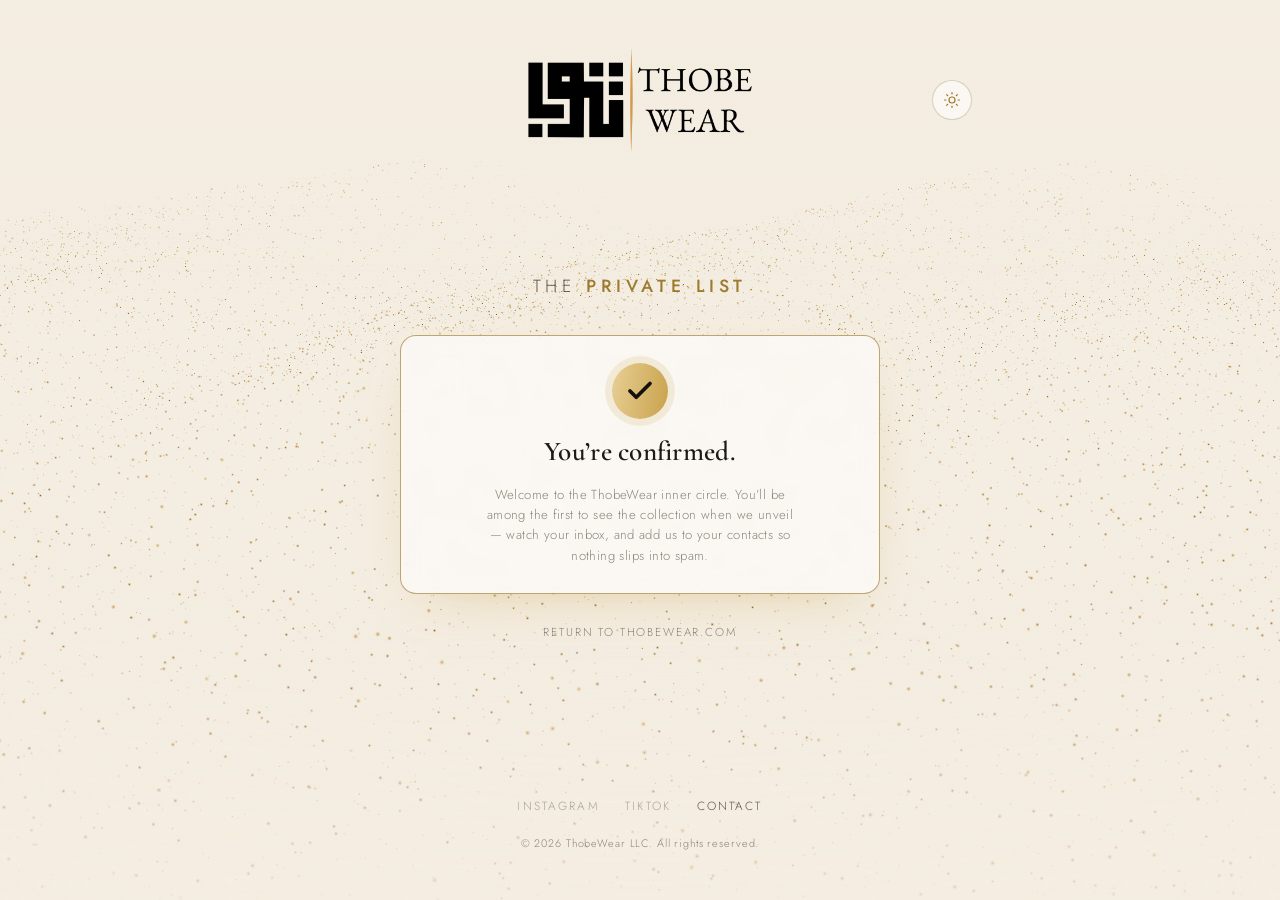
==== confirmed.html @ e3afbf92 "Replace mailto Contact with in-page contact modal Contact now opens an on-site <dialog> (native focu" ====
<!DOCTYPE html>
<html lang="en">
<head>
  <meta charset="UTF-8" />
  <meta name="viewport" content="width=device-width, initial-scale=1.0" />
  <meta name="theme-color" content="#0a0a0a" />
  <meta name="robots" content="noindex" />

  <title>You&rsquo;re Confirmed — ThobeWear</title>
  <meta name="description" content="You're confirmed and on the ThobeWear private list. First access to the collection when we unveil." />

  <link rel="icon" type="image/png" href="assets/favicon.png?v=3" />

  <link rel="preconnect" href="https://fonts.googleapis.com" />
  <link rel="preconnect" href="https://fonts.gstatic.com" crossorigin />
  <link href="https://fonts.googleapis.com/css2?family=Cormorant+Garamond:ital,wght@0,400;0,500;0,600;1,400&family=Jost:wght@300;400;500&display=swap" rel="stylesheet" />

  <link rel="stylesheet" href="styles.css?v=25" />

  <!-- Set theme before first paint to avoid a flash of the wrong mode -->
  <script>
    (function () {
      try {
        var t = localStorage.getItem("tw_theme");
        if (!t) t = window.matchMedia("(prefers-color-scheme: light)").matches ? "light" : "dark";
        document.documentElement.setAttribute("data-theme", t);
      } catch (e) {
        document.documentElement.setAttribute("data-theme", "dark");
      }
    })();
  </script>

  <!-- Three.js, vendored locally (no third-party CDN dependency) -->
  <script type="importmap">
    {
      "imports": {
        "three": "./assets/three.module.js"
      }
    }
  </script>
</head>
<body>
  <!-- Animated Three.js backdrop -->
  <canvas id="scene" aria-hidden="true"></canvas>
  <div class="vignette" aria-hidden="true"></div>

  <main class="stage">
    <header class="topbar">
      <div class="brand">
        <span class="brand__logo-wrap">
          <img
            class="brand__logo"
            id="brandLogo"
            src="assets/logo-dark.png"
            alt="ThobeWear"
            onerror="this.classList.add('is-missing'); this.closest('.brand__logo-wrap').classList.add('is-missing'); document.getElementById('brandText').classList.add('is-shown');"
          />
        </span>
        <span class="brand__text" id="brandText">
          <span class="brand__mark">TW</span>
          <span class="brand__name">ThobeWear</span>
        </span>
      </div>

      <button class="theme-toggle" id="themeToggle" type="button"
              aria-label="Switch between light and dark mode" title="Toggle theme">
        <svg class="icon-moon" width="18" height="18" viewBox="0 0 24 24" fill="none"
             stroke="currentColor" stroke-width="1.6" stroke-linecap="round" stroke-linejoin="round" aria-hidden="true">
          <path d="M21 12.8A9 9 0 1 1 11.2 3a7 7 0 0 0 9.8 9.8z" />
        </svg>
        <svg class="icon-sun" width="18" height="18" viewBox="0 0 24 24" fill="none"
             stroke="currentColor" stroke-width="1.6" stroke-linecap="round" stroke-linejoin="round" aria-hidden="true">
          <circle cx="12" cy="12" r="4" />
          <path d="M12 2v2M12 20v2M4.9 4.9l1.4 1.4M17.7 17.7l1.4 1.4M2 12h2M20 12h2M4.9 19.1l1.4-1.4M17.7 6.3l1.4-1.4" />
        </svg>
      </button>
    </header>

    <section class="hero">
      <p class="eyebrow">The <span class="glare-text">Private List</span></p>

      <div class="signup-done" role="status">
        <span class="signup-done__check" aria-hidden="true">
          <svg viewBox="0 0 24 24" fill="none" stroke="currentColor"
               stroke-width="3" stroke-linecap="round" stroke-linejoin="round">
            <path d="M20 6L9 17l-5-5" />
          </svg>
        </span>
        <p class="signup-done__title">You&rsquo;re confirmed.</p>
        <p class="signup-done__sub">
          Welcome to the ThobeWear inner circle. You&rsquo;ll be among the first to
          see the collection when we unveil &mdash; watch your inbox, and add us to
          your contacts so nothing slips into spam.
        </p>
      </div>

      <a class="backlink" href="/">Return to thobewear.com</a>
    </section>

    <footer class="footer">
      <nav class="social" aria-label="Social links">
        <span class="social-soon" title="Coming soon">Instagram</span>
        <span class="social-soon" title="Coming soon">TikTok</span>
        <a href="mailto:contact@thobewear.com">Contact</a>
      </nav>
      <p class="copy">© <span data-year>2026</span> ThobeWear LLC. All rights reserved.</p>
    </footer>
  </main>

  <script type="module" src="main.js?v=25"></script>
</body>
</html>
---- styles.css ----
/* =========================================================
   ThobeWear — Pre-Launch Landing
   Design language: quiet luxury, modest heritage
   Now with light + dark modes (data-theme on <html>)
   --------------------------------------------------------- */

:root {
  /* Brand constants (same gold in both themes) */
  --champagne:    #c9a24b;   /* signature gold */
  --champagne-2:  #e7cf95;   /* gold highlight */
  --champagne-deep:#9c7a2e;  /* deep gold (for light-bg contrast) */

  --maxw: 760px;
  --ease: cubic-bezier(0.22, 1, 0.36, 1);
  --shine-duration: 6s;   /* shared by the logo + "Reimagined" glares */
}

/* ---- DARK theme (default, luxury ground) ---------------- */
:root[data-theme="dark"] {
  --bg:        #0a0a0b;
  --bg-three:  0x0a0a0b;                 /* hex int for Three.js fog */
  --surface:   rgba(20, 20, 22, 0.55);
  --border:    rgba(203, 185, 163, 0.22);
  --border-strong: rgba(201, 162, 75, 0.6);
  --text:      #f5efe6;
  --text-soft: #cbb9a3;
  --muted:     #8a8378;
  --accent:    var(--champagne);
  --accent-2:  var(--champagne-2);
  --logo-mask: url("assets/logo-dark.png");
  --glare-hi:  #fff6df;   /* white-gold highlight pops on black */
}

/* ---- LIGHT theme (warm gallery ivory) ------------------- */
:root[data-theme="light"] {
  --bg:        #f4ede1;
  --bg-three:  0xf4ede1;
  --surface:   rgba(255, 255, 255, 0.6);
  --border:    rgba(120, 100, 60, 0.28);
  --border-strong: rgba(156, 122, 46, 0.65);
  --text:      #1d1a15;
  --text-soft: #5f5648;
  --muted:     #8a8378;
  --accent:    var(--champagne-deep);
  --accent-2:  var(--champagne);
  --logo-mask: url("assets/logo-light.png");
  --glare-hi:  #e8c25c;   /* bright gold (not white) stays legible on cream */
}

* { box-sizing: border-box; margin: 0; padding: 0; }

html { -webkit-text-size-adjust: 100%; }

body {
  min-height: 100svh;
  background: var(--bg);
  color: var(--text);
  font-family: "Jost", system-ui, -apple-system, sans-serif;
  font-weight: 300;
  line-height: 1.6;
  letter-spacing: 0.01em;
  overflow-x: hidden;
  -webkit-font-smoothing: antialiased;
  text-rendering: optimizeLegibility;
  transition: background-color 0.6s var(--ease), color 0.6s var(--ease);
}

/* --- Three.js canvas + vignette ------------------------- */
#scene {
  position: fixed;
  inset: 0;
  width: 100%;
  height: 100%;
  z-index: 0;
  display: block;
}

.vignette {
  position: fixed;
  inset: 0;
  z-index: 1;
  pointer-events: none;
  transition: opacity 0.6s var(--ease);
}
:root[data-theme="dark"] .vignette {
  background:
    radial-gradient(120% 90% at 50% 18%, transparent 35%, rgba(10,10,11,0.55) 78%, rgba(10,10,11,0.92) 100%),
    linear-gradient(180deg, rgba(10,10,11,0.35) 0%, transparent 30%, transparent 60%, rgba(10,10,11,0.85) 100%);
}
:root[data-theme="light"] .vignette {
  background:
    radial-gradient(125% 95% at 50% 16%, transparent 55%, rgba(244,237,225,0.32) 85%, rgba(244,237,225,0.7) 100%),
    linear-gradient(180deg, rgba(244,237,225,0.28) 0%, transparent 36%, transparent 70%, rgba(244,237,225,0.62) 100%);
}

/* --- Layout --------------------------------------------- */
.stage {
  position: relative;
  z-index: 2;
  min-height: 100svh;
  max-width: var(--maxw);
  margin: 0 auto;
  padding: clamp(1.75rem, 5vw, 3rem);
  display: flex;
  flex-direction: column;
  text-align: center;
}

/* --- Top bar (brand + theme toggle) --------------------- */
/* 3-column grid keeps the logo centered while the toggle stays right */
.topbar {
  display: grid;
  grid-template-columns: 1fr auto 1fr;
  align-items: center;
  gap: 1rem;
  animation: rise 1s var(--ease) both;
}

.brand {
  grid-column: 2;
  justify-self: center;
  display: flex;
  align-items: center;
  gap: 0.7rem;
  min-height: 96px;
}
.brand__logo-wrap {
  position: relative;
  display: inline-block;
  line-height: 0;
}
.brand__logo {
  height: clamp(74px, 11vw, 104px);
  width: auto;
  max-width: 340px;
  object-fit: contain;
  display: block;
}
.brand__logo.is-missing { display: none; }
.brand__logo-wrap.is-missing::after { display: none; }

/* metallic sheen that periodically sweeps across the logo artwork.
   Dark mode: white artwork → a GOLD band with multiply reads as a
   gold shimmer travelling across the wordmark. */
.brand__logo-wrap::after {
  content: "";
  position: absolute;
  inset: 0;
  pointer-events: none;
  background: linear-gradient(
    90deg,
    transparent 36%,
    rgba(176, 132, 40, 0.92) 50%,
    transparent 64%
  );
  background-size: 300% 100%;
  background-repeat: no-repeat;
  -webkit-mask: var(--logo-mask) center / contain no-repeat;
          mask: var(--logo-mask) center / contain no-repeat;
  mix-blend-mode: multiply;
  will-change: background-position;
  animation: glare var(--shine-duration) linear infinite;
}
/* Light mode: black artwork → a warm gold band with screen lifts a
   golden streak out of the dark wordmark. */
:root[data-theme="light"] .brand__logo-wrap::after {
  background: linear-gradient(
    90deg,
    transparent 38%,
    rgba(231, 207, 149, 0.95) 50%,
    transparent 62%
  );
  background-size: 300% 100%;
  background-repeat: no-repeat;
  mix-blend-mode: screen;
}

/* ONE keyframe drives both glares. Identical geometry (300% size, 90deg,
   band centred at 50%) means the highlight crosses each element's centre
   at the exact same fraction of the cycle — synced on every device. */
@keyframes glare {
  0%        { background-position: 150% 50%; }
  88%, 100% { background-position: 0% 50%; }
}

.brand__text { display: none; align-items: center; gap: 0.7rem; }
.brand__text.is-shown { display: flex; }
.brand__mark {
  display: grid;
  place-items: center;
  width: 38px;
  height: 38px;
  border: 1px solid var(--accent);
  color: var(--accent);
  font-family: "Cormorant Garamond", serif;
  font-weight: 600;
  font-size: 1rem;
  letter-spacing: 0.05em;
}
.brand__name {
  font-family: "Jost", sans-serif;
  font-weight: 400;
  letter-spacing: 0.42em;
  text-transform: uppercase;
  font-size: 0.82rem;
  color: var(--text);
  padding-left: 0.42em;
}

/* --- Theme toggle --------------------------------------- */
.theme-toggle {
  grid-column: 3;
  justify-self: end;
  flex: none;
  display: grid;
  place-items: center;
  width: 40px;
  height: 40px;
  border-radius: 50%;
  cursor: pointer;
  color: var(--accent);
  background: var(--surface);
  border: 1px solid var(--border);
  backdrop-filter: blur(8px);
  -webkit-backdrop-filter: blur(8px);
  transition: color 0.3s var(--ease), border-color 0.3s var(--ease), transform 0.3s var(--ease);
}
.theme-toggle:hover { border-color: var(--border-strong); transform: rotate(12deg); }
.theme-toggle svg { display: block; }
/* show the icon that represents the *current* mode */
:root[data-theme="dark"]  .theme-toggle .icon-sun  { display: none; }
:root[data-theme="light"] .theme-toggle .icon-moon { display: none; }

/* --- Hero ----------------------------------------------- */
.hero {
  flex: 1;
  display: flex;
  flex-direction: column;
  align-items: center;
  justify-content: center;
  gap: 1.4rem;
  padding: 3rem 0;
}

.eyebrow {
  font-size: clamp(0.9rem, 2.1vw, 1.1rem);
  letter-spacing: 0.28em;
  text-transform: uppercase;
  color: var(--text-soft);
  animation: rise 1s var(--ease) 0.1s both;
}
.eyebrow .glare-text { letter-spacing: inherit; font-weight: 500; }

.headline {
  font-family: "Cormorant Garamond", serif;
  font-weight: 500;
  font-size: clamp(2.9rem, 11vw, 5.4rem);
  line-height: 1.02;
  letter-spacing: 0.01em;
  animation: rise 1.1s var(--ease) 0.2s both;
}
.headline em {
  font-style: italic;
  font-weight: 400;
}

/* Reusable gold glare for text. Shares the same @keyframes glare, duration
   and rhythm as the logo, so every glare on the page sweeps in unison.
   A 90deg gradient with uniform gold ends tiles seamlessly; background-size
   300% means one tile is a 150% shift, so the loop never jumps. */
.glare-text {
  display: inline-block;   /* clean box so the tiled gradient seams align */
  /* background-clip:text masks the glyphs to this box; the tight headline
     line-height would otherwise crop italic descenders (the "g" in
     "Reimagined."). Pad the box down and pull it back with a negative margin
     so descenders are painted in full without shifting the layout. */
  padding-bottom: 0.14em;
  margin-bottom: -0.14em;
  background: linear-gradient(
    90deg,
    var(--accent) 0%,
    var(--accent) 43%,
    var(--glare-hi) 50%,
    var(--accent-2) 54%,
    var(--accent) 61%,
    var(--accent) 100%
  );
  background-size: 300% auto;
  -webkit-background-clip: text;
  background-clip: text;
  color: transparent;
  will-change: background-position;
  animation: glare var(--shine-duration) linear infinite;
}

.subhead {
  max-width: 38ch;
  color: var(--text-soft);
  font-size: clamp(1rem, 2.4vw, 1.12rem);
  font-weight: 300;
  animation: rise 1.1s var(--ease) 0.32s both;
}

/* --- Signup form ---------------------------------------- */
.signup {
  margin-top: 0.75rem;
  display: flex;
  gap: 0.5rem;
  width: min(100%, 480px);
  background: var(--surface);
  border: 1px solid var(--border);
  border-radius: 16px;
  padding: 0.4rem;
  backdrop-filter: blur(8px);
  -webkit-backdrop-filter: blur(8px);
  animation: rise 1.1s var(--ease) 0.44s both;
  transition: border-color 0.4s var(--ease), background-color 0.6s var(--ease);
}
.signup:focus-within { border-color: var(--border-strong); }
.signup[hidden] { display: none; } /* class display would otherwise win over [hidden] */

.signup input {
  flex: 1;
  min-width: 0;
  background: transparent;
  border: none;
  outline: none;
  color: var(--text);
  /* softer, less geometric than the body sans — easier on the eyes */
  font-family: "Cormorant Garamond", Georgia, serif;
  font-size: 1.2rem;
  font-weight: 500;
  letter-spacing: 0.01em;
  padding: 0.7rem 1rem;
}
.signup input::placeholder {
  color: var(--muted);
  font-style: italic;
  font-weight: 400;
  opacity: 0.95;
}

.signup button {
  flex: none;
  cursor: pointer;
  border: none;
  border-radius: 12px;
  padding: 0.75rem 1.4rem;
  font-family: "Jost", sans-serif;
  font-weight: 500;
  font-size: 0.74rem;
  letter-spacing: 0.16em;
  text-transform: uppercase;
  color: #14110a;
  background: linear-gradient(100deg, var(--champagne-2), var(--champagne));
  transition: transform 0.3s var(--ease), filter 0.3s var(--ease);
}
.signup button:hover { filter: brightness(1.08); transform: translateY(-1px); }
.signup button:active { transform: translateY(0); }
.signup button:disabled,
.signup input:disabled { opacity: 0.6; cursor: default; pointer-events: none; }

/* Honeypot field: removed from view + the layout, but still in the DOM so
   bots fill it. Not display:none (some bots skip those) — pushed off-screen. */
.hp {
  position: absolute;
  left: -9999px;
  width: 1px;
  height: 1px;
  overflow: hidden;
}
.signup.is-done button { background: var(--text-soft); }

.signup__note {
  font-size: 0.78rem;
  letter-spacing: 0.04em;
  color: var(--muted);
  animation: rise 1.1s var(--ease) 0.54s both;
  min-height: 1.2em;
}
.signup__note.is-success { color: var(--accent); }
.signup__note.is-error   { color: #c9683f; }

/* Prominent post-signup confirmation (replaces the form on success) */
.signup-done {
  width: min(100%, 480px);
  margin-top: 0.75rem;
  display: flex;
  flex-direction: column;
  align-items: center;
  text-align: center;
  gap: 0.7rem;
  padding: 1.7rem 1.5rem;
  background: var(--surface);
  border: 1px solid var(--border-strong);
  border-radius: 16px;
  backdrop-filter: blur(8px);
  -webkit-backdrop-filter: blur(8px);
  box-shadow: 0 18px 50px -28px rgba(201, 162, 75, 0.55);
  animation: doneIn 0.7s var(--ease) both;
}
.signup-done[hidden] { display: none; }
.signup-done__check {
  display: grid;
  place-items: center;
  width: 56px;
  height: 56px;
  border-radius: 50%;
  color: #14110a;
  background: linear-gradient(100deg, var(--champagne-2), var(--champagne));
  box-shadow: 0 0 0 7px rgba(201, 162, 75, 0.16);
  animation: checkPop 0.5s var(--ease) 0.18s both;
}
.signup-done__check svg { width: 30px; height: 30px; }
.signup-done__title {
  font-family: "Cormorant Garamond", Georgia, serif;
  font-size: 1.7rem;
  font-weight: 600;
  letter-spacing: 0.01em;
  color: var(--text);
}
.signup-done__sub {
  font-size: 0.82rem;
  letter-spacing: 0.03em;
  line-height: 1.55;
  color: var(--muted);
  max-width: 40ch;
}
@keyframes doneIn {
  from { opacity: 0; transform: translateY(10px) scale(0.985); }
  to   { opacity: 1; transform: none; }
}
@keyframes checkPop {
  0%   { opacity: 0; transform: scale(0.4); }
  60%  { transform: scale(1.12); }
  100% { opacity: 1; transform: scale(1); }
}
@media (prefers-reduced-motion: reduce) {
  .signup-done, .signup-done__check { animation: none; }
}

/* Subtle "return home" link on the confirmation page */
.backlink {
  margin-top: 0.4rem;
  font-family: "Jost", sans-serif;
  font-size: 0.72rem;
  letter-spacing: 0.16em;
  text-transform: uppercase;
  color: var(--muted);
  text-decoration: none;
  border-bottom: 1px solid transparent;
  padding-bottom: 2px;
  transition: color 0.3s var(--ease), border-color 0.3s var(--ease);
  animation: rise 1.1s var(--ease) 0.4s both;
}
.backlink:hover { color: var(--accent); border-color: var(--accent); }

/* --- Footer --------------------------------------------- */
.footer {
  display: flex;
  flex-direction: column;
  align-items: center;
  gap: 1rem;
  padding-top: 2rem;
  animation: rise 1.1s var(--ease) 0.66s both;
}
.countdown {
  font-family: "Cormorant Garamond", serif;
  font-size: 1.05rem;
  letter-spacing: 0.06em;
  color: var(--text-soft);
}
.countdown b { color: var(--accent); font-weight: 600; }

.social { display: flex; gap: 1.6rem; }
.social a,
.social .social-link {
  color: var(--text-soft);
  text-decoration: none;
  font-size: 0.74rem;
  letter-spacing: 0.18em;
  text-transform: uppercase;
  position: relative;
  padding-bottom: 3px;
  transition: color 0.3s var(--ease);
  /* button reset so .social-link matches the anchors exactly */
  font-family: inherit;
  background: none;
  border: 0;
  cursor: pointer;
  line-height: inherit;
}
.social a::after,
.social .social-link::after {
  content: "";
  position: absolute;
  left: 0; bottom: 0;
  width: 0; height: 1px;
  background: var(--accent);
  transition: width 0.35s var(--ease);
}
.social a:hover,
.social .social-link:hover { color: var(--text); }
.social a:hover::after,
.social .social-link:hover::after { width: 100%; }

/* inert placeholders for not-yet-created accounts */
.social-soon {
  color: var(--muted);
  font-size: 0.74rem;
  letter-spacing: 0.18em;
  text-transform: uppercase;
  cursor: default;
  opacity: 0.7;
}

/* --- Contact modal -------------------------------------- */
.modal {
  /* Center reliably across browsers (don't rely on the UA dialog centering). */
  position: fixed;
  top: 50%;
  left: 50%;
  transform: translate(-50%, -50%);
  margin: 0;
  width: min(92vw, 460px);
  max-height: 90vh;
  overflow: auto;
  border: 1px solid var(--border-strong);
  border-radius: 18px;
  padding: 0;
  background: var(--surface);
  color: var(--text);
  backdrop-filter: blur(14px);
  -webkit-backdrop-filter: blur(14px);
  box-shadow: 0 30px 80px -32px rgba(0, 0, 0, 0.7);
}
.modal::backdrop {
  background: rgba(8, 8, 10, 0.62);
  backdrop-filter: blur(3px);
  -webkit-backdrop-filter: blur(3px);
}
.modal[open] { animation: modalIn 0.35s var(--ease) both; }
@keyframes modalIn {
  from { opacity: 0; transform: translate(-50%, -50%) translateY(12px) scale(0.98); }
  to   { opacity: 1; transform: translate(-50%, -50%); }
}

.modal__panel,
.modal__done { padding: 1.8rem 1.6rem; }
.modal__done {
  display: flex;
  flex-direction: column;
  align-items: center;
  text-align: center;
  gap: 0.6rem;
}
.modal__done[hidden] { display: none; }

.modal__title {
  font-family: "Cormorant Garamond", Georgia, serif;
  font-size: 1.7rem;
  font-weight: 600;
  letter-spacing: 0.01em;
  margin: 0 0 0.3rem;
}
.modal__sub {
  font-size: 0.84rem;
  line-height: 1.5;
  color: var(--muted);
  margin: 0 0 1.2rem;
}
.modal__done .modal__sub { margin-bottom: 0.4rem; }

.field { display: block; margin-bottom: 0.9rem; }
.field__label {
  display: block;
  font-family: "Jost", sans-serif;
  font-size: 0.66rem;
  letter-spacing: 0.16em;
  text-transform: uppercase;
  color: var(--text-soft);
  margin-bottom: 0.35rem;
}
.field input,
.field textarea {
  width: 100%;
  box-sizing: border-box;
  background: rgba(255, 255, 255, 0.04);
  border: 1px solid var(--border);
  border-radius: 10px;
  color: var(--text);
  font-family: "Cormorant Garamond", Georgia, serif;
  font-size: 1.05rem;
  padding: 0.6rem 0.75rem;
  outline: none;
  transition: border-color 0.25s var(--ease);
}
:root[data-theme="light"] .field input,
:root[data-theme="light"] .field textarea { background: rgba(0, 0, 0, 0.03); }
.field input:focus,
.field textarea:focus { border-color: var(--border-strong); }
.field textarea { resize: vertical; min-height: 5rem; }

.modal__note {
  min-height: 1.1em;
  margin: 0 0 0.6rem;
  font-size: 0.78rem;
  letter-spacing: 0.02em;
  color: var(--muted);
}
.modal__note.is-error { color: #c9683f; }

.modal__actions {
  display: flex;
  justify-content: flex-end;
  gap: 0.6rem;
  margin-top: 0.4rem;
}
.modal__actions--center { justify-content: center; margin-top: 0.8rem; }

.btn-gold,
.btn-ghost {
  font-family: "Jost", sans-serif;
  font-weight: 500;
  font-size: 0.72rem;
  letter-spacing: 0.16em;
  text-transform: uppercase;
  border-radius: 11px;
  padding: 0.7rem 1.2rem;
  cursor: pointer;
  transition: filter 0.25s var(--ease), border-color 0.25s var(--ease), color 0.25s var(--ease);
}
.btn-gold {
  border: none;
  color: #14110a;
  background: linear-gradient(100deg, var(--champagne-2), var(--champagne));
}
.btn-gold:hover { filter: brightness(1.08); }
.btn-gold:disabled { opacity: 0.6; cursor: default; pointer-events: none; }
.btn-ghost {
  background: none;
  border: 1px solid var(--border);
  color: var(--text-soft);
}
.btn-ghost:hover { border-color: var(--border-strong); color: var(--text); }

.modal__close {
  position: absolute;
  top: 0.5rem;
  right: 0.7rem;
  z-index: 1;
  background: none;
  border: none;
  color: var(--muted);
  font-size: 1.5rem;
  line-height: 1;
  cursor: pointer;
  padding: 0.2rem 0.4rem;
  transition: color 0.25s var(--ease);
}
.modal__close:hover { color: var(--text); }

.copy {
  font-size: 0.68rem;
  letter-spacing: 0.08em;
  color: var(--muted);
}

/* --- Custom cursor -------------------------------------- */
/* Hide the native cursor only when our custom one is active.
   Text fields keep a caret so typing still feels right. */
:root.cursor-on,
:root.cursor-on a,
:root.cursor-on button,
:root.cursor-on .theme-toggle { cursor: none; }
:root.cursor-on input { cursor: text; }

.cursor-dot,
.cursor-ring,
.cursor-glow {
  position: fixed;
  top: 0; left: 0;
  border-radius: 50%;
  pointer-events: none;
  opacity: 0;
  transition: opacity 0.35s var(--ease);
  will-change: transform;
}
:root.cursor-visible .cursor-dot,
:root.cursor-visible .cursor-ring { opacity: 1; }
:root.cursor-visible .cursor-glow { opacity: 1; }

.cursor-dot {
  z-index: 90;
  width: 6px; height: 6px;
  margin: 0;
  background: var(--accent);
  box-shadow: 0 0 8px rgba(201, 162, 75, 0.8);
}

.cursor-ring {
  z-index: 89;
  width: 34px; height: 34px;
  border: 1px solid var(--accent);
  background: transparent;
  transition: opacity 0.35s var(--ease),
              width 0.3s var(--ease), height 0.3s var(--ease),
              background-color 0.3s var(--ease), border-color 0.3s var(--ease);
}

/* soft gold pool that trails behind, lighting the field */
.cursor-glow {
  z-index: 1;
  width: 320px; height: 320px;
  background: radial-gradient(circle, rgba(201, 162, 75, 0.18), transparent 62%);
  mix-blend-mode: screen;
  filter: blur(6px);
}
:root[data-theme="light"] .cursor-glow {
  background: radial-gradient(circle, rgba(156, 122, 46, 0.20), transparent 62%);
  mix-blend-mode: multiply;
}

/* grow + fill the ring over interactive elements */
:root.cursor-hover .cursor-ring {
  width: 56px; height: 56px;
  background: rgba(201, 162, 75, 0.12);
  border-color: var(--accent-2);
}
:root.cursor-hover .cursor-dot { opacity: 0.4; }

/* press feedback */
:root.cursor-down .cursor-ring { width: 26px; height: 26px; }

/* --- Utilities ------------------------------------------ */
.visually-hidden {
  position: absolute;
  width: 1px; height: 1px;
  padding: 0; margin: -1px;
  overflow: hidden;
  clip: rect(0 0 0 0);
  white-space: nowrap;
  border: 0;
}

@keyframes rise {
  from { opacity: 0; transform: translateY(18px); }
  to   { opacity: 1; transform: translateY(0); }
}

@media (prefers-reduced-motion: reduce) {
  * { animation: none !important; }
}

@media (max-width: 540px) {
  .signup { flex-direction: column; }
  .signup button { padding: 0.85rem; }
}
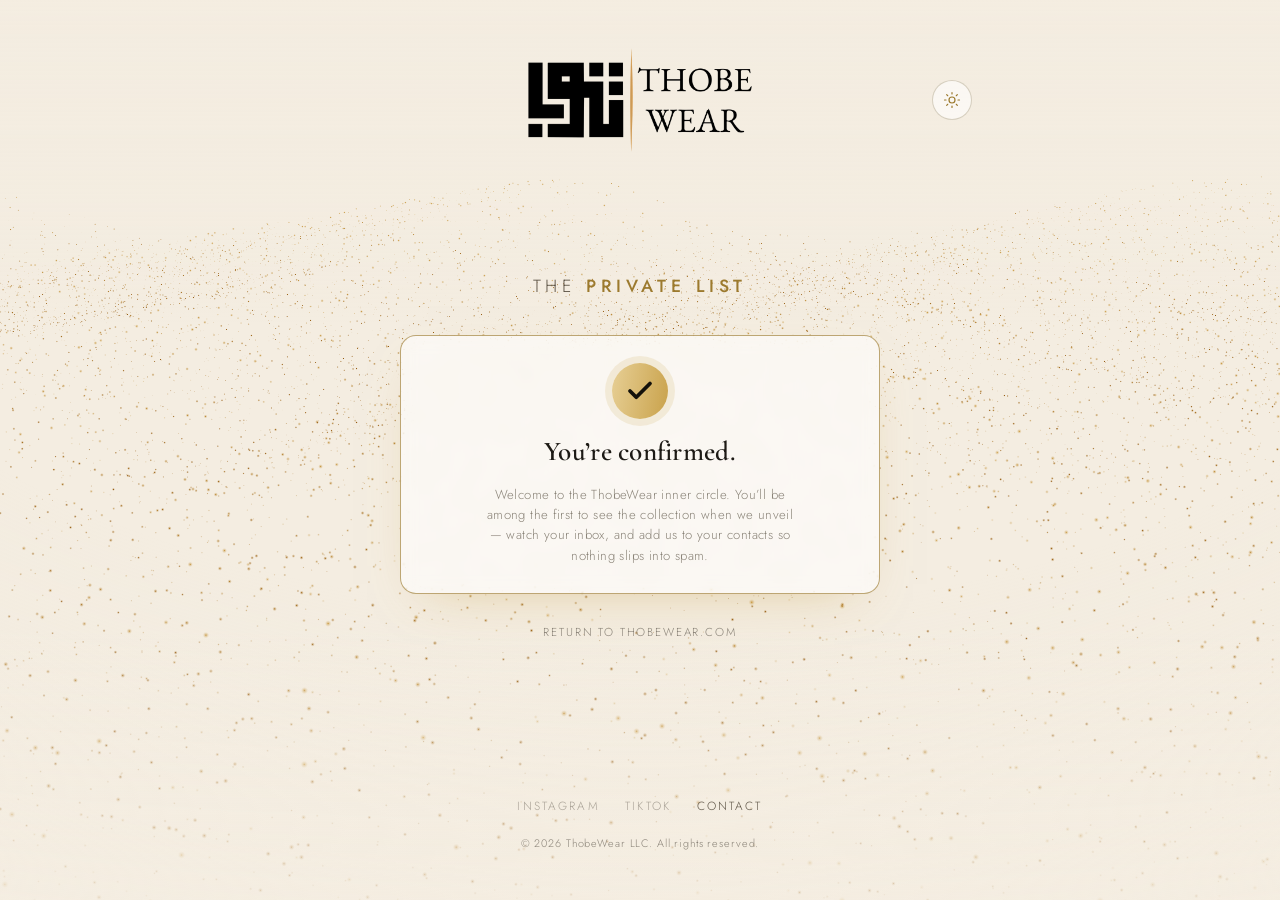
==== commit f9590098: "Wire contact form to Web3Forms Point CONTACT_ENDPOINT at Web3Forms with the account access key; incl" ====
--- a/confirmed.html
+++ b/confirmed.html
@@ -15,7 +15,7 @@
   <link rel="preconnect" href="https://fonts.gstatic.com" crossorigin />
   <link href="https://fonts.googleapis.com/css2?family=Cormorant+Garamond:ital,wght@0,400;0,500;0,600;1,400&family=Jost:wght@300;400;500&display=swap" rel="stylesheet" />
 
-  <link rel="stylesheet" href="styles.css?v=25" />
+  <link rel="stylesheet" href="styles.css?v=26" />
 
   <!-- Set theme before first paint to avoid a flash of the wrong mode -->
   <script>
@@ -107,6 +107,6 @@
     </footer>
   </main>
 
-  <script type="module" src="main.js?v=25"></script>
+  <script type="module" src="main.js?v=26"></script>
 </body>
 </html>
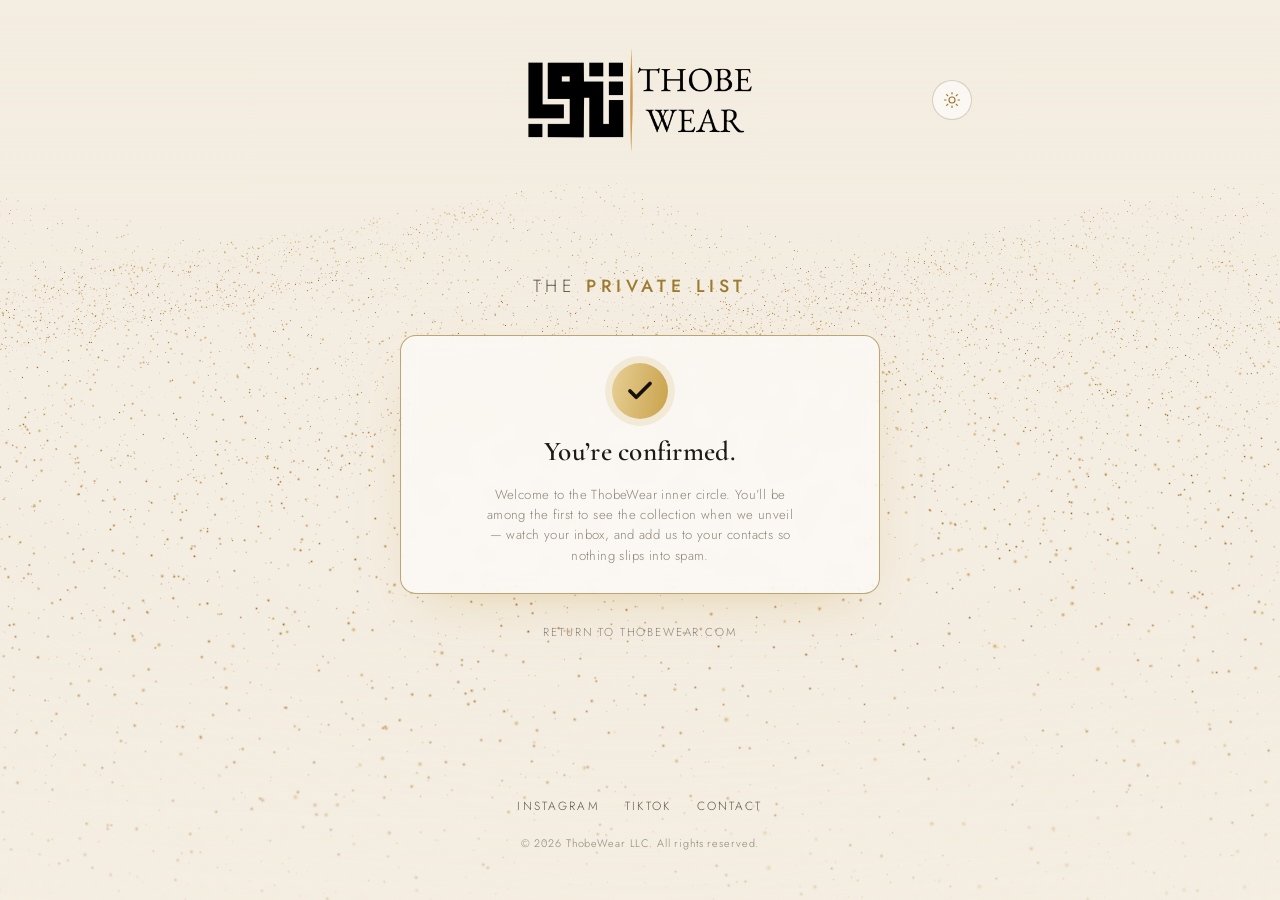
==== commit 51630be7: "Activate Instagram + TikTok links in footer Replace the inert social placeholders with live links to" ====
--- a/confirmed.html
+++ b/confirmed.html
@@ -15,7 +15,7 @@
   <link rel="preconnect" href="https://fonts.gstatic.com" crossorigin />
   <link href="https://fonts.googleapis.com/css2?family=Cormorant+Garamond:ital,wght@0,400;0,500;0,600;1,400&family=Jost:wght@300;400;500&display=swap" rel="stylesheet" />
 
-  <link rel="stylesheet" href="styles.css?v=26" />
+  <link rel="stylesheet" href="styles.css?v=27" />
 
   <!-- Set theme before first paint to avoid a flash of the wrong mode -->
   <script>
@@ -99,14 +99,14 @@
 
     <footer class="footer">
       <nav class="social" aria-label="Social links">
-        <span class="social-soon" title="Coming soon">Instagram</span>
-        <span class="social-soon" title="Coming soon">TikTok</span>
+        <a href="https://www.instagram.com/thobewearofficial" target="_blank" rel="noopener">Instagram</a>
+        <a href="https://www.tiktok.com/@thobewearofficial" target="_blank" rel="noopener">TikTok</a>
         <a href="mailto:contact@thobewear.com">Contact</a>
       </nav>
       <p class="copy">© <span data-year>2026</span> ThobeWear LLC. All rights reserved.</p>
     </footer>
   </main>
 
-  <script type="module" src="main.js?v=26"></script>
+  <script type="module" src="main.js?v=27"></script>
 </body>
 </html>
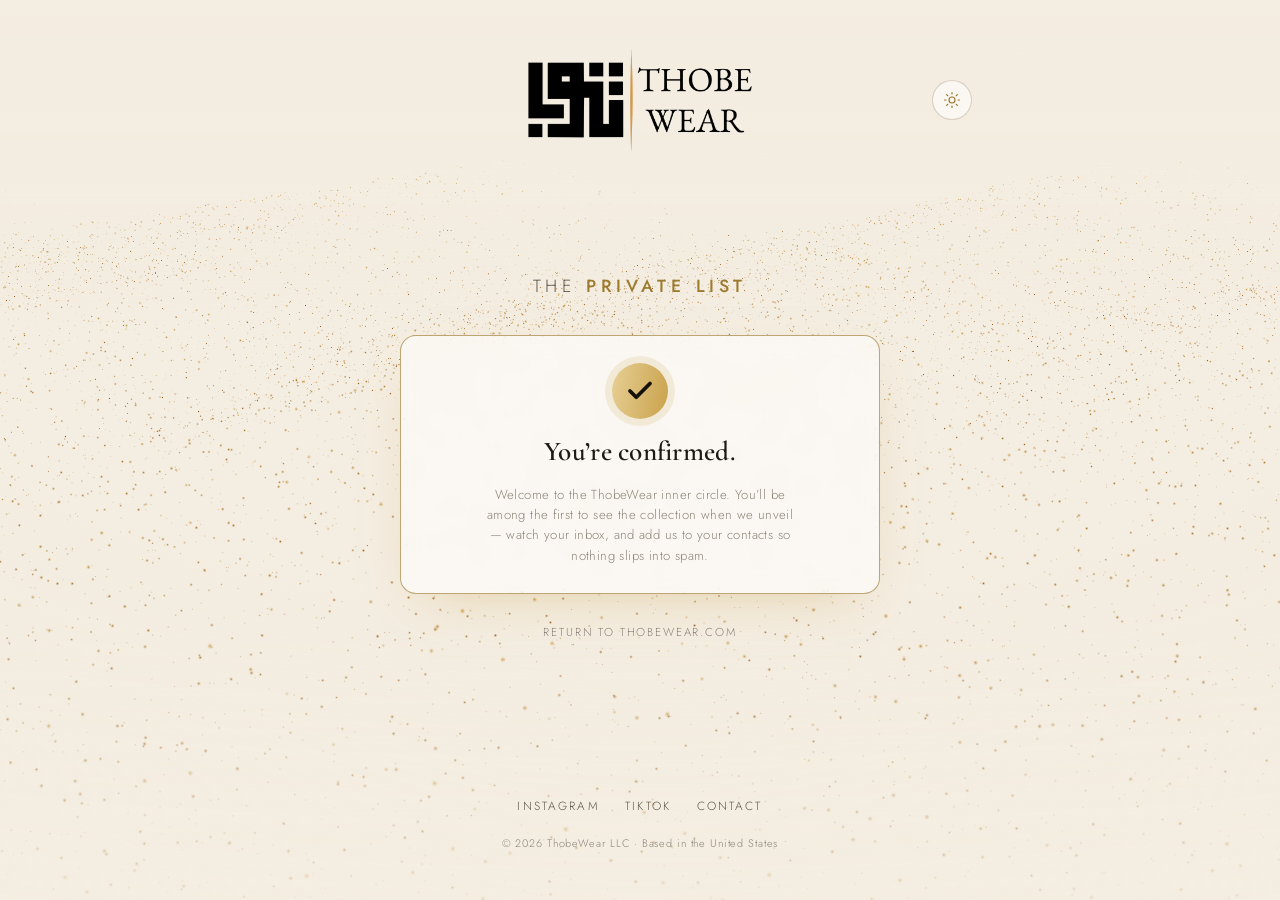
==== commit a3c40fdf: "Add "Based in the United States" to footer Note US provenance in the footer copyright line on both i" ====
--- a/confirmed.html
+++ b/confirmed.html
@@ -15,7 +15,7 @@
   <link rel="preconnect" href="https://fonts.gstatic.com" crossorigin />
   <link href="https://fonts.googleapis.com/css2?family=Cormorant+Garamond:ital,wght@0,400;0,500;0,600;1,400&family=Jost:wght@300;400;500&display=swap" rel="stylesheet" />
 
-  <link rel="stylesheet" href="styles.css?v=27" />
+  <link rel="stylesheet" href="styles.css?v=28" />
 
   <!-- Set theme before first paint to avoid a flash of the wrong mode -->
   <script>
@@ -103,10 +103,10 @@
         <a href="https://www.tiktok.com/@thobewearofficial" target="_blank" rel="noopener">TikTok</a>
         <a href="mailto:contact@thobewear.com">Contact</a>
       </nav>
-      <p class="copy">© <span data-year>2026</span> ThobeWear LLC. All rights reserved.</p>
+      <p class="copy">© <span data-year>2026</span> ThobeWear LLC &middot; Based in the United States</p>
     </footer>
   </main>
 
-  <script type="module" src="main.js?v=27"></script>
+  <script type="module" src="main.js?v=28"></script>
 </body>
 </html>
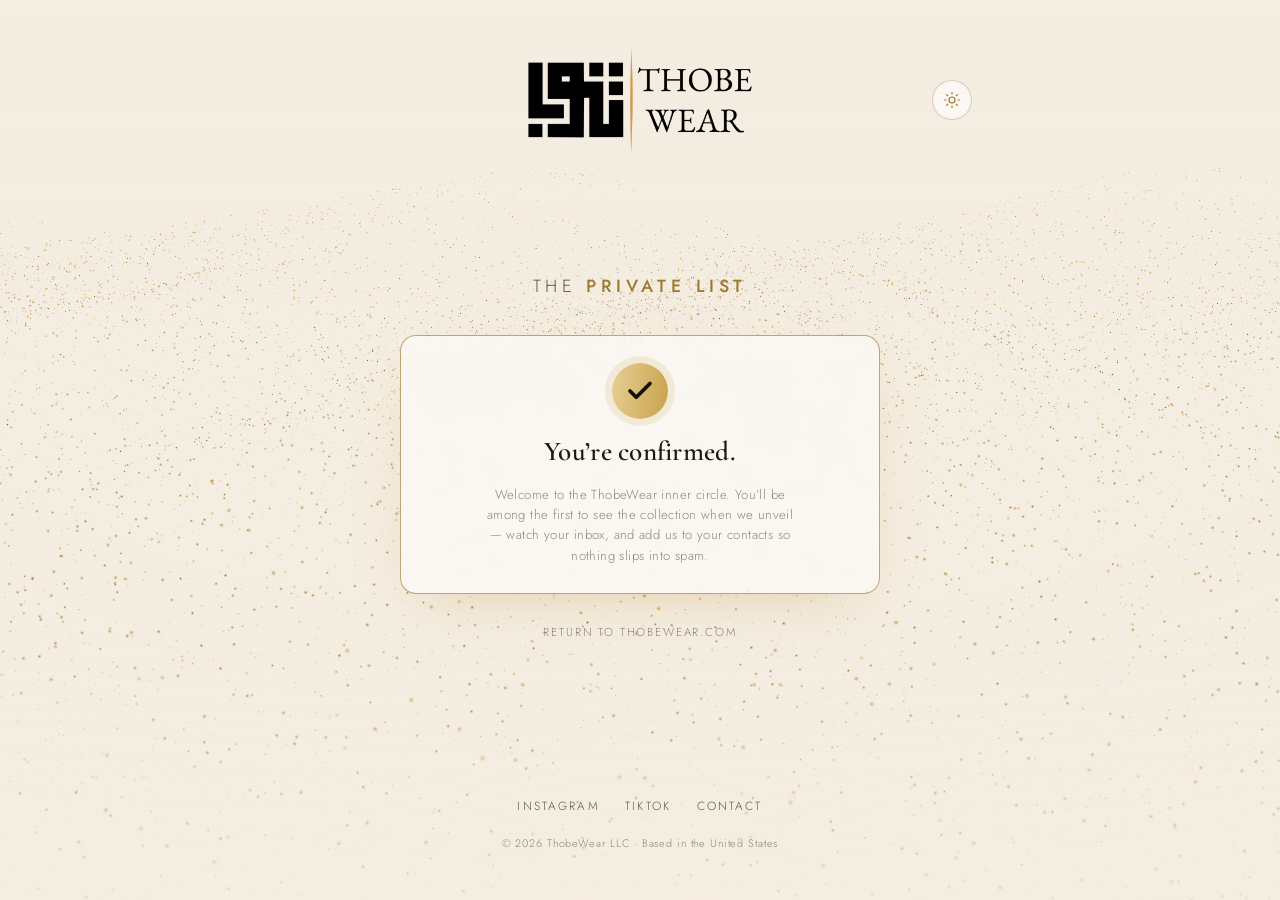
==== commit cbe2a085: "Add circular brand favicon + apple-touch-icon Replace the bare-emblem favicon with the circular bran" ====
--- a/confirmed.html
+++ b/confirmed.html
@@ -9,7 +9,9 @@
   <title>You&rsquo;re Confirmed — ThobeWear</title>
   <meta name="description" content="You're confirmed and on the ThobeWear private list. First access to the collection when we unveil." />
 
-  <link rel="icon" type="image/png" href="assets/favicon.png?v=3" />
+  <link rel="icon" type="image/png" sizes="48x48" href="assets/favicon.png?v=4" />
+  <link rel="icon" type="image/png" sizes="32x32" href="assets/favicon-32.png?v=4" />
+  <link rel="apple-touch-icon" sizes="180x180" href="assets/apple-touch-icon.png?v=4" />
 
   <link rel="preconnect" href="https://fonts.googleapis.com" />
   <link rel="preconnect" href="https://fonts.gstatic.com" crossorigin />
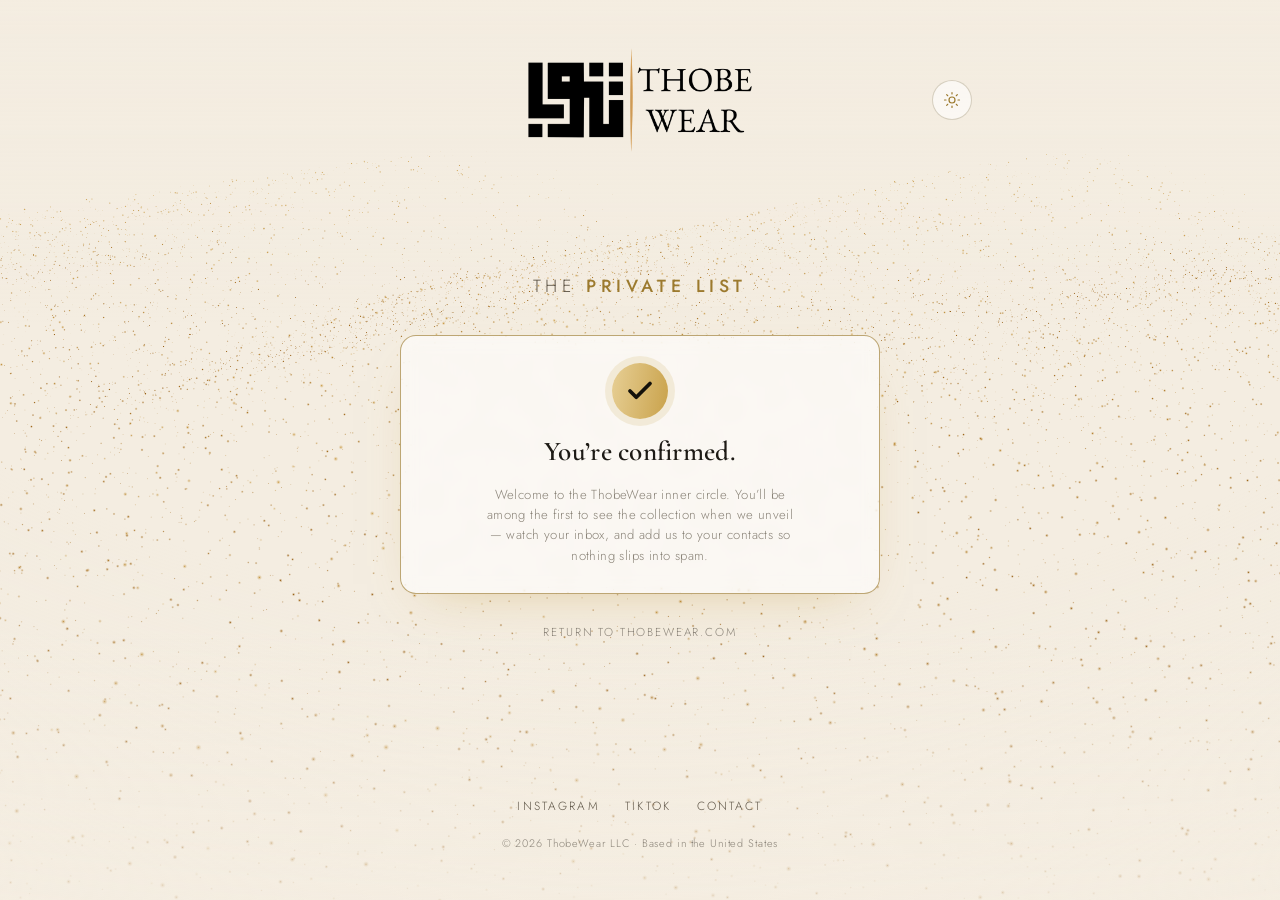
==== commit c36381f3: "Fix muddy contact modal in light mode The modal used the translucent --surface (60% white in light m" ====
--- a/confirmed.html
+++ b/confirmed.html
@@ -17,7 +17,7 @@
   <link rel="preconnect" href="https://fonts.gstatic.com" crossorigin />
   <link href="https://fonts.googleapis.com/css2?family=Cormorant+Garamond:ital,wght@0,400;0,500;0,600;1,400&family=Jost:wght@300;400;500&display=swap" rel="stylesheet" />
 
-  <link rel="stylesheet" href="styles.css?v=28" />
+  <link rel="stylesheet" href="styles.css?v=29" />
 
   <!-- Set theme before first paint to avoid a flash of the wrong mode -->
   <script>
@@ -109,6 +109,6 @@
     </footer>
   </main>
 
-  <script type="module" src="main.js?v=28"></script>
+  <script type="module" src="main.js?v=29"></script>
 </body>
 </html>
--- a/styles.css
+++ b/styles.css
@@ -528,11 +528,14 @@
   border: 1px solid var(--border-strong);
   border-radius: 18px;
   padding: 0;
-  background: var(--surface);
+  /* Near-opaque (not the translucent --surface): the modal floats over a dark
+     dimming backdrop, so a see-through panel would look muddy gray. */
+  background: rgba(22, 22, 24, 0.97);
   color: var(--text);
-  backdrop-filter: blur(14px);
-  -webkit-backdrop-filter: blur(14px);
   box-shadow: 0 30px 80px -32px rgba(0, 0, 0, 0.7);
+}
+:root[data-theme="light"] .modal {
+  background: rgba(248, 244, 236, 0.98); /* warm near-solid cream */
 }
 .modal::backdrop {
   background: rgba(8, 8, 10, 0.62);
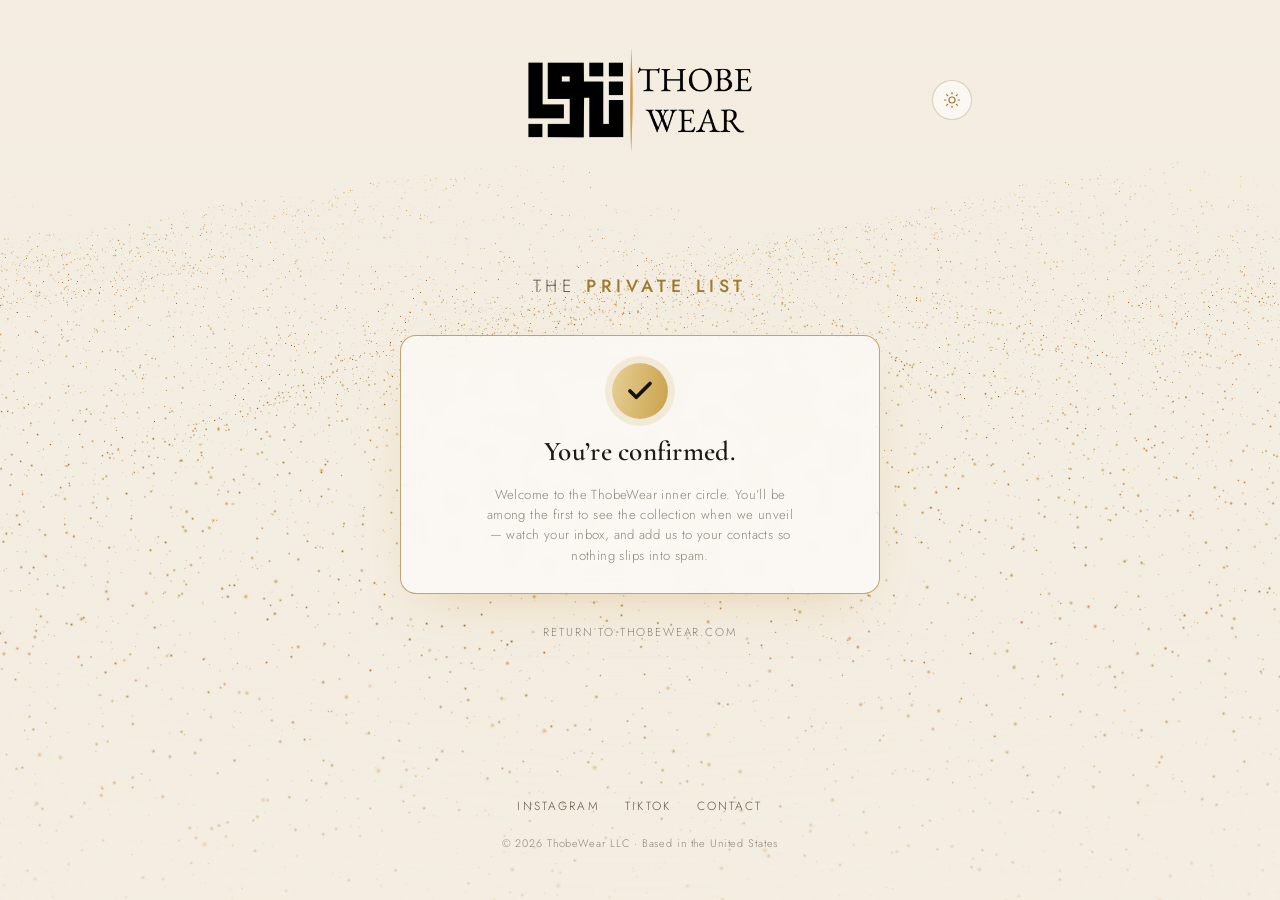
==== commit b8ec02f1: "Switch favicon to white background with black emblem Regenerate the favicon/apple-touch/512 icons wi" ====
--- a/confirmed.html
+++ b/confirmed.html
@@ -9,9 +9,9 @@
   <title>You&rsquo;re Confirmed — ThobeWear</title>
   <meta name="description" content="You're confirmed and on the ThobeWear private list. First access to the collection when we unveil." />
 
-  <link rel="icon" type="image/png" sizes="48x48" href="assets/favicon.png?v=4" />
-  <link rel="icon" type="image/png" sizes="32x32" href="assets/favicon-32.png?v=4" />
-  <link rel="apple-touch-icon" sizes="180x180" href="assets/apple-touch-icon.png?v=4" />
+  <link rel="icon" type="image/png" sizes="48x48" href="assets/favicon.png?v=5" />
+  <link rel="icon" type="image/png" sizes="32x32" href="assets/favicon-32.png?v=5" />
+  <link rel="apple-touch-icon" sizes="180x180" href="assets/apple-touch-icon.png?v=5" />
 
   <link rel="preconnect" href="https://fonts.googleapis.com" />
   <link rel="preconnect" href="https://fonts.gstatic.com" crossorigin />
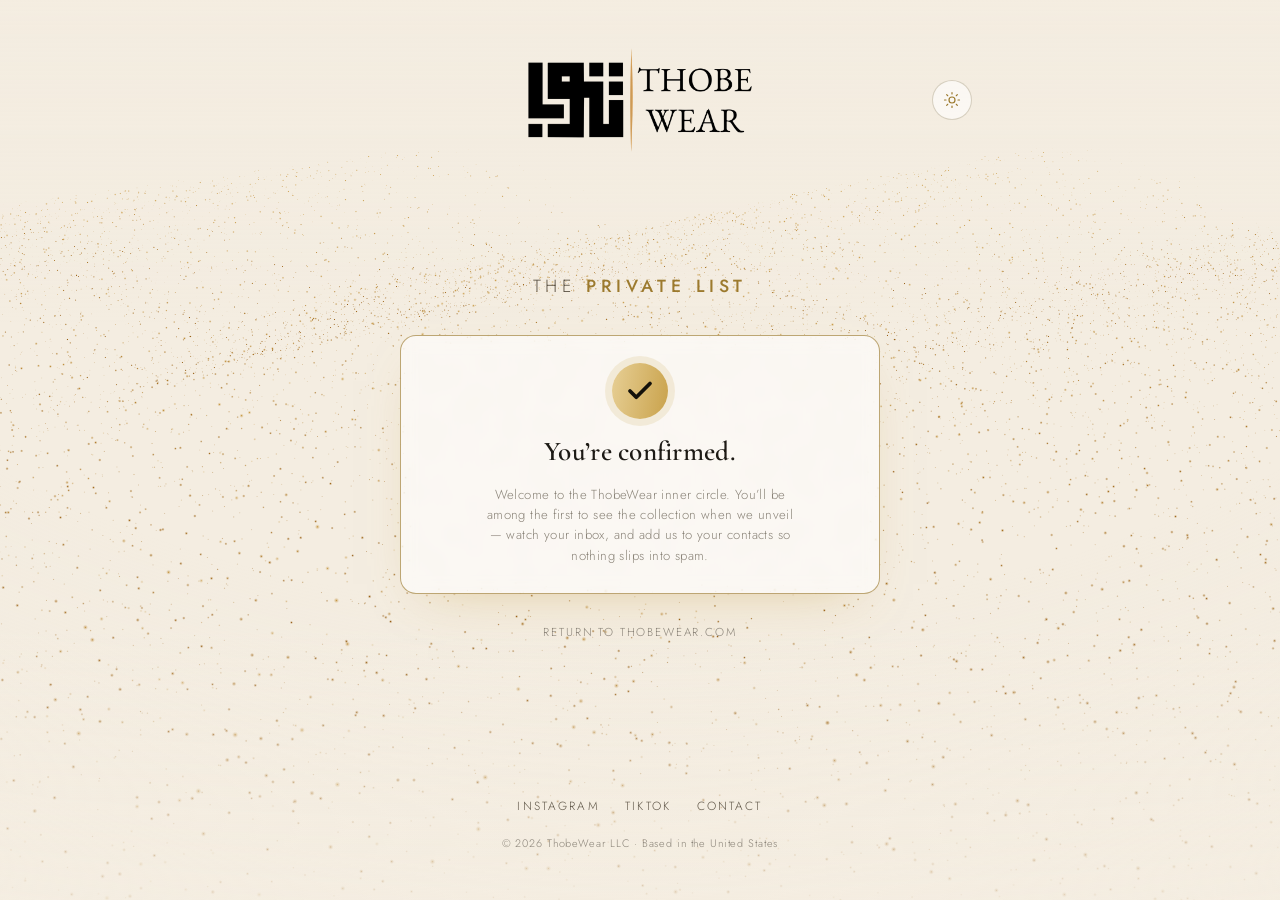
==== commit 8794c121: "Add Cloudflare Web Analytics beacon Privacy-friendly, cookieless analytics (no consent banner needed" ====
--- a/confirmed.html
+++ b/confirmed.html
@@ -110,5 +110,9 @@
   </main>
 
   <script type="module" src="main.js?v=29"></script>
+
+  <!-- Cloudflare Web Analytics (privacy-friendly, no cookies) -->
+  <script defer src="https://static.cloudflareinsights.com/beacon.min.js"
+          data-cf-beacon='{"token": "dffe61ce8e904b408821e4a0ad2a8da0"}'></script>
 </body>
 </html>
